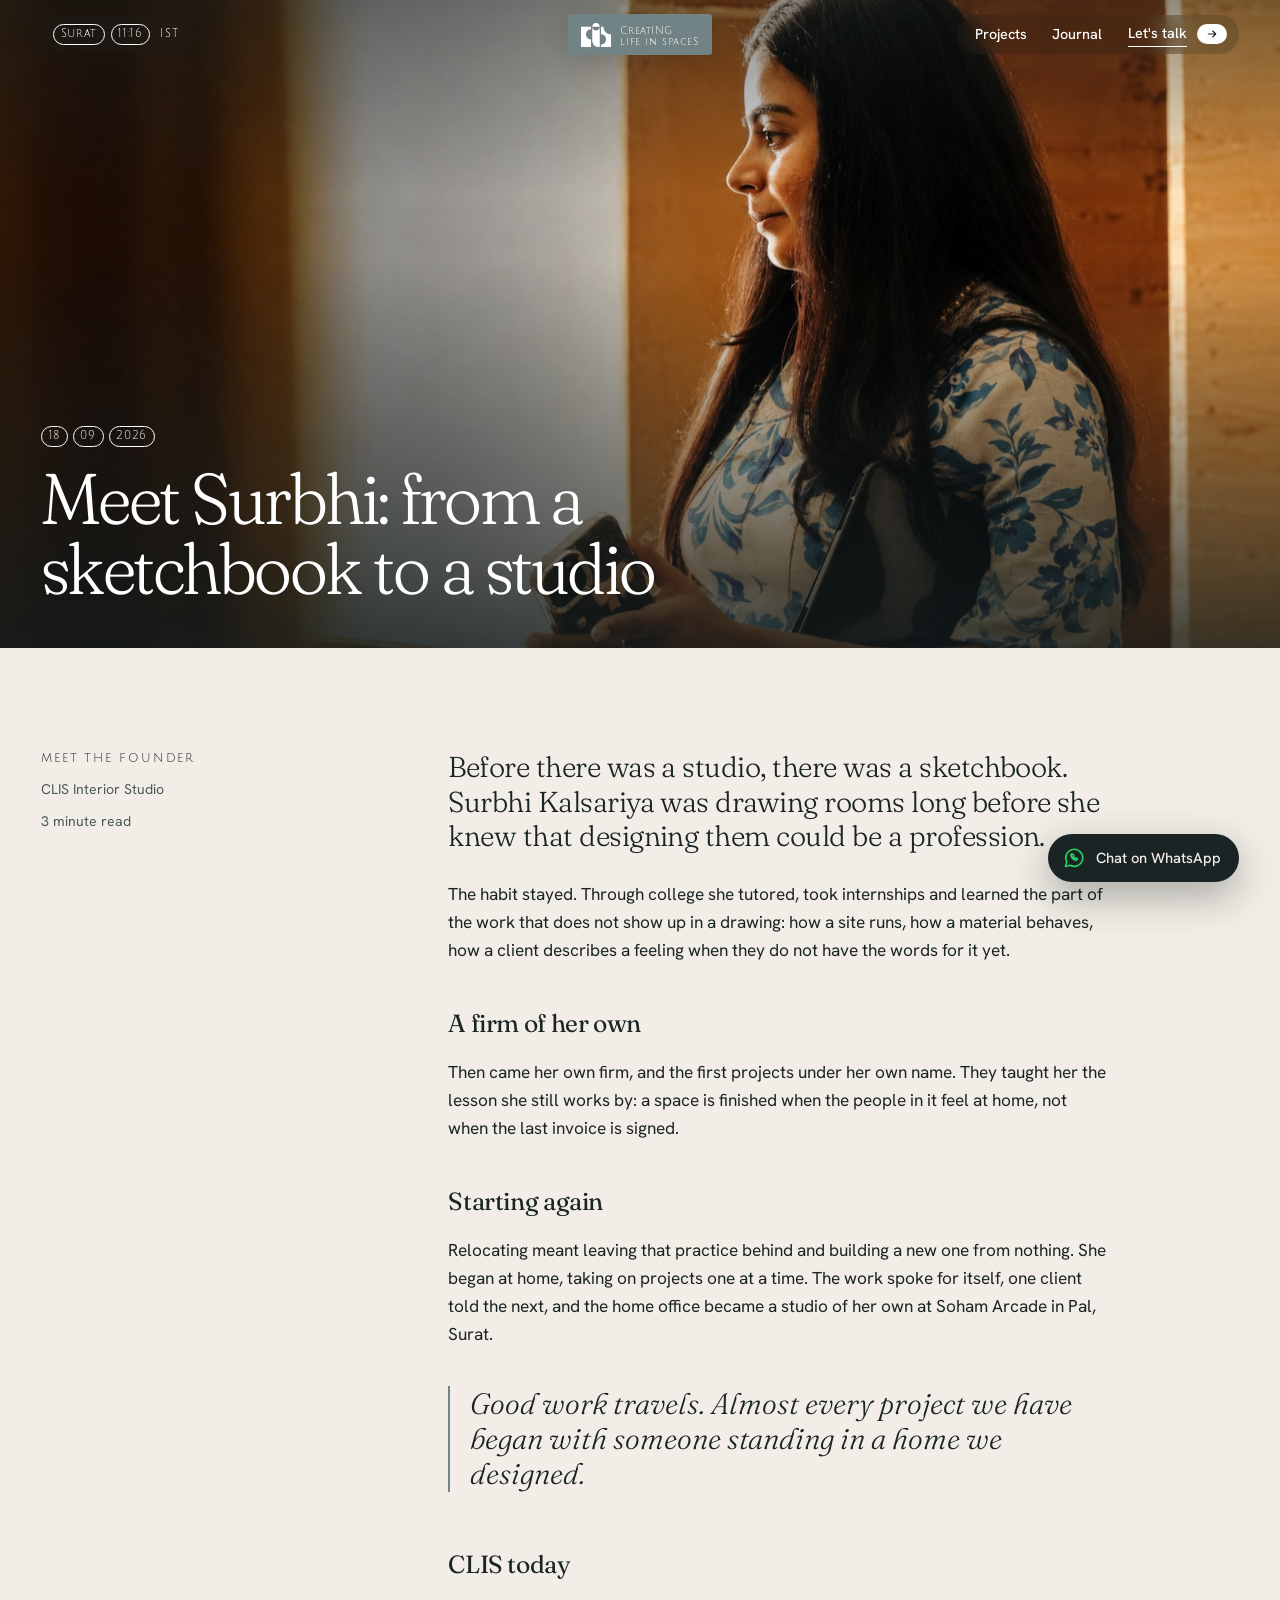
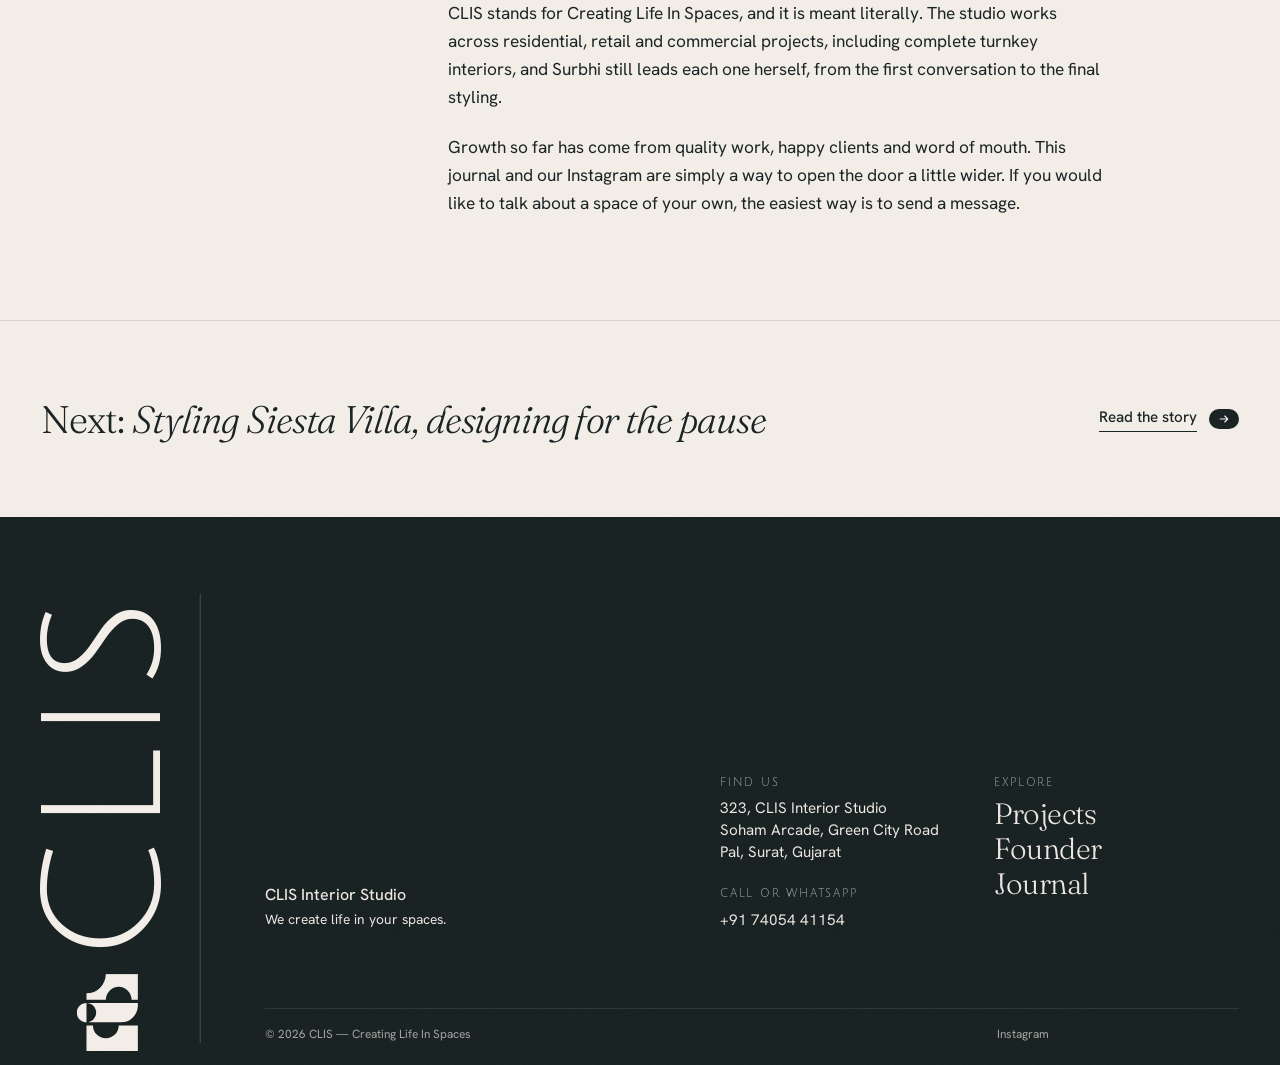
==== journal/meet-surbhi.html @ d1c99779 "Build CLIS landing page Hero project reel, founder section, sticky project panels, services, process" ====
<!doctype html>
<html lang="en">
<head>
  <meta charset="utf-8">
  <meta name="viewport" content="width=device-width, initial-scale=1, viewport-fit=cover">
  <title>Meet Surbhi: from a sketchbook to a studio | CLIS Journal</title>
  <meta name="description" content="The story of Surbhi Kalsariya, founder and interior designer at CLIS, and how the studio came to be.">
  <meta name="theme-color" content="#718385">
  <link rel="canonical" href="https://clis.work/journal/meet-surbhi.html">
  <meta property="og:title" content="Meet Surbhi: from a sketchbook to a studio">
  <meta property="og:image" content="https://clis.work/assets/img/journal-surbhi.jpg">
  <link rel="icon" href="../assets/brand/favicon.svg" type="image/svg+xml">
  <link rel="preconnect" href="https://fonts.googleapis.com">
  <link rel="preconnect" href="https://fonts.gstatic.com" crossorigin>
  <link href="https://fonts.googleapis.com/css2?family=Fraunces:ital,opsz,wght,SOFT@0,9..144,300..500,0..100;1,9..144,300..500,0..100&family=Hanken+Grotesk:wght@300..600&family=Julius+Sans+One&display=swap" rel="stylesheet">
  <link rel="stylesheet" href="../css/style.css">
  <style>.curtain{display:none}</style>
</head>
<body>
  <header class="site-header" data-header>
    <div class="site-header__left"><span class="pill">Surat</span><span class="pill" data-clock>--:--</span><span class="site-header__tz">IST</span></div>
    <a class="logo-chip" href="../" aria-label="CLIS home"><span class="mark"></span><span class="wordmark wordmark--sm">Creat<b>ING</b><br>life in space<b>S</b></span></a>
    <nav class="site-header__right" aria-label="Primary">
      <a class="nav-link" href="../#projects">Projects</a>
      <a class="nav-link" href="../#journal">Journal</a>
      <a class="talk" href="https://wa.me/917405441154?text=Hi%20CLIS%2C%20I%27d%20like%20to%20talk%20about%20my%20space." target="_blank" rel="noopener"><span>Let's talk</span><span class="talk__dot" aria-hidden="true"><svg viewBox="0 0 16 16" fill="none" stroke="currentColor" stroke-width="1.5" stroke-linecap="round" stroke-linejoin="round"><path d="M3 8h10M9 4l4 4-4 4"/></svg></span></a>
    </nav>
  </header>

  <main>
    <section class="article-hero" data-theme="dark">
      <img src="../assets/img/journal-surbhi.jpg" alt="Surbhi on a site visit, standing by an arched doorway">
      <div class="article-hero__inner">
        <div class="post__date"><span class="pill">18</span><span class="pill">09</span><span class="pill">2026</span></div>
        <h1>Meet Surbhi: from a sketchbook to a studio</h1>
      </div>
    </section>

    <article class="article" data-theme="light">
      <aside class="article__aside">
        <span class="eyebrow">Meet the founder</span>
        <span>CLIS Interior Studio</span>
        <span>3 minute read</span>
      </aside>
      <div class="article__body">
        <p class="lede">Before there was a studio, there was a sketchbook. Surbhi Kalsariya was drawing rooms long before she knew that designing them could be a profession.</p>
        <p>The habit stayed. Through college she tutored, took internships and learned the part of the work that does not show up in a drawing: how a site runs, how a material behaves, how a client describes a feeling when they do not have the words for it yet.</p>
        <h2>A firm of her own</h2>
        <p>Then came her own firm, and the first projects under her own name. They taught her the lesson she still works by: a space is finished when the people in it feel at home, not when the last invoice is signed.</p>
        <h2>Starting again</h2>
        <p>Relocating meant leaving that practice behind and building a new one from nothing. She began at home, taking on projects one at a time. The work spoke for itself, one client told the next, and the home office became a studio of her own at Soham Arcade in Pal, Surat.</p>
        <blockquote>Good work travels. Almost every project we have began with someone standing in a home we designed.</blockquote>
        <h2>CLIS today</h2>
        <p>CLIS stands for Creating Life In Spaces, and it is meant literally. The studio works across residential, retail and commercial projects, including complete turnkey interiors, and Surbhi still leads each one herself, from the first conversation to the final styling.</p>
        <p>Growth so far has come from quality work, happy clients and word of mouth. This journal and our Instagram are simply a way to open the door a little wider. If you would like to talk about a space of your own, the easiest way is to send a message.</p>
      </div>
    </article>

    <section class="article__more" data-theme="light">
      <p>Next: <em>Styling Siesta Villa, designing for the pause</em></p>
      <a class="link" href="styling-siesta-villa.html"><span>Read the story</span><span class="link__dot" aria-hidden="true"><svg viewBox="0 0 16 16" fill="none" stroke="currentColor" stroke-width="1.5" stroke-linecap="round" stroke-linejoin="round"><path d="M3 8h10M9 4l4 4-4 4"/></svg></span></a>
    </section>
  </main>

  <footer class="footer" data-theme="dark">
    <div class="footer__brand" aria-hidden="true"><span class="mark mark--lg"></span><span class="footer__word">CLIS</span></div>
    <div class="footer__main">
      <div class="footer__meter"><p><strong>CLIS Interior Studio</strong><span>We create life in your spaces.</span></p></div>
      <div class="footer__cols">
        <div>
          <h4>Find us</h4>
          <address>323, CLIS Interior Studio<br>Soham Arcade, Green City Road<br>Pal, Surat, Gujarat</address>
          <h4>Call or WhatsApp</h4>
          <p><a href="tel:+917405441154">+91 74054 41154</a></p>
        </div>
        <div>
          <h4>Explore</h4>
          <ul class="footer__nav"><li><a href="../#projects">Projects</a></li><li><a href="../#founder">Founder</a></li><li><a href="../#journal">Journal</a></li></ul>
        </div>
      </div>
    </div>
    <div class="footer__base"><span>© 2026 CLIS — Creating Life In Spaces</span><span><a href="https://www.instagram.com/creatinglifeinspaces/" target="_blank" rel="noopener">Instagram</a></span></div>
  </footer>

  <a class="wa-float is-visible" href="https://wa.me/917405441154?text=Hi%20CLIS%2C%20I%27d%20like%20to%20talk%20about%20my%20space." target="_blank" rel="noopener" aria-label="Chat with CLIS on WhatsApp">
    <svg viewBox="0 0 24 24" fill="none" stroke="currentColor" stroke-width="1.6" stroke-linecap="round" stroke-linejoin="round" aria-hidden="true"><path d="M3.5 20.5l1.3-4.6A8.5 8.5 0 1 1 8.2 19.3z"/><path d="M9 8.2c-.4.9-.2 2.300 1.300 3.900s3.100 2.300 4.100 2c.6-.2 1.100-.7 1.200-1.200l-1.700-1-.9.8c-.7-.3-1.500-1.100-1.900-1.800l.8-.9-.9-1.800c-.6-.1-1.600.2-2 1z"/></svg>
    <span>Chat on WhatsApp</span>
  </a>
  <script src="../js/main.js" defer></script>
</body>
</html>
---- css/style.css ----
/* CLIS — Creating Life In Spaces
   Brand: sage #718385, white mark, Julius Sans One wordmark (from the Figma cover). */

:root {
  --sage: #718385;
  --sage-deep: #617476;
  --sage-soft: #a9b6b6;
  --ink: #1b2425;
  --ink-2: #263233;
  --bone: #f2eee7;
  --stone: #e7e1d6;
  --mustard: #d6a646;
  --wa: #25d366;

  --f-display: "Fraunces", "Iowan Old Style", Georgia, serif;
  --f-body: "Hanken Grotesk", "Helvetica Neue", Arial, sans-serif;
  --f-brand: "Julius Sans One", "Hanken Grotesk", sans-serif;
  --f-sign: "Mrs Saint Delafield", cursive;

  --pad: clamp(18px, 3.2vw, 44px);
  --ease: cubic-bezier(.22, .8, .2, 1);
  --ease-io: cubic-bezier(.65, 0, .25, 1);
}

*, *::before, *::after { box-sizing: border-box; }
html { -webkit-text-size-adjust: 100%; scroll-behavior: smooth; }
body {
  margin: 0;
  background: var(--bone);
  color: var(--ink);
  font: 400 1rem/1.55 var(--f-body);
  -webkit-font-smoothing: antialiased;
  text-rendering: optimizeLegibility;
  overflow-x: clip;
}
img, video, svg { display: block; max-width: 100%; }
h1, h2, h3, h4, p, ol, ul, figure, blockquote, address { margin: 0; padding: 0; font: inherit; }
ol, ul { list-style: none; }
a { color: inherit; text-decoration: none; }
em { font-style: italic; }
::selection { background: var(--sage); color: #fff; }
:focus-visible { outline: 2px solid var(--mustard); outline-offset: 3px; }

.wrap { padding-inline: var(--pad); }

/* ---------- Brand pieces ---------- */
.mark {
  display: inline-block;
  width: 34px;
  aspect-ratio: 154.533 / 122.339;
  background: currentColor;
  -webkit-mask: url("../assets/brand/clis-mark.svg") center / contain no-repeat;
  mask: url("../assets/brand/clis-mark.svg") center / contain no-repeat;
  flex: none;
}
.mark--lg { width: clamp(54px, 6vw, 84px); }
.mark--xl { width: clamp(96px, 13vw, 156px); }

.wordmark {
  font-family: var(--f-brand);
  font-size: clamp(1rem, 2vw, 1.5rem);
  line-height: 1.12;
  letter-spacing: .04em;
}
.wordmark b { font-weight: inherit; }
.wordmark--sm { font-size: .62rem; letter-spacing: .06em; }

.eyebrow {
  font-family: var(--f-brand);
  font-size: .74rem;
  letter-spacing: .16em;
  text-transform: uppercase;
}
.pill {
  display: inline-flex;
  align-items: center;
  justify-content: center;
  min-width: 2.1em;
  padding: .14em .62em .1em;
  border: 1px solid currentColor;
  border-radius: 999px;
  font-family: var(--f-brand);
  font-size: .68rem;
  letter-spacing: .06em;
  line-height: 1.5;
  font-variant-numeric: tabular-nums;
}
.tag-row { display: flex; align-items: center; gap: 10px; }

.display {
  font-family: var(--f-display);
  font-weight: 300;
  font-size: clamp(2.7rem, 6.6vw, 6.6rem);
  line-height: .96;
  letter-spacing: -.035em;
  font-variation-settings: "SOFT" 60;
}
.display em { font-variation-settings: "SOFT" 100; letter-spacing: -.04em; }
.display--sm { font-size: clamp(2.3rem, 4.6vw, 4.4rem); }

.link {
  display: inline-flex;
  align-items: center;
  gap: 12px;
  font-weight: 500;
  font-size: .95rem;
}
.link > span:first-child {
  background: linear-gradient(currentColor, currentColor) 0 100% / 100% 1px no-repeat;
  padding-bottom: 3px;
  transition: background-size .5s var(--ease);
}
.link:hover > span:first-child { background-size: 0 1px; background-position: 100% 100%; }
.link__dot, .talk__dot {
  display: grid;
  place-items: center;
  width: 30px; height: 20px;
  border-radius: 999px;
  background: var(--ink);
  color: var(--bone);
  transition: transform .5s var(--ease);
}
.link__dot svg, .talk__dot svg { width: 12px; height: 12px; }
.link:hover .link__dot, .talk:hover .talk__dot { transform: translateX(5px); }
.link--light .link__dot, [data-theme="dark"] .link__dot, [data-theme="sage"] .link__dot { background: var(--bone); color: var(--ink); }

/* ---------- Opening curtain ---------- */
.curtain {
  position: fixed; inset: 0; z-index: 100;
  display: grid; place-items: center;
  background: var(--sage);
  color: #fff;
  animation: curtain-up 1s var(--ease-io) 1.55s forwards;
}
.curtain__lockup {
  display: flex; align-items: flex-end; gap: clamp(16px, 2.6vw, 34px);
  animation: lockup-in .9s var(--ease) .1s both;
}
.curtain .wordmark { padding-bottom: .1em; }
@keyframes lockup-in { from { opacity: 0; transform: translateY(18px); } }
@keyframes curtain-up {
  to { clip-path: inset(0 0 100% 0); visibility: hidden; }
}
.curtain { clip-path: inset(0 0 0 0); }

.curtain::before, .process::before, .footer::before, .statement::before {
  content: ""; position: absolute; inset: 0; pointer-events: none;
  background: url("../assets/brand/grain.png") 0 0 / 220px;
  opacity: .08;
}

/* ---------- Header ---------- */
.site-header {
  position: fixed; inset: 0 0 auto 0; z-index: 50;
  display: grid;
  grid-template-columns: 1fr auto 1fr;
  align-items: center;
  padding: 14px var(--pad);
  color: #fff;
  transition: color .4s ease;
  pointer-events: none;
}
.site-header > * { pointer-events: auto; }
.site-header[data-tone="light"] { color: var(--ink); }
.site-header__left, .site-header__right {
  padding: 7px 12px;
  border-radius: 999px;
  background: rgba(27, 36, 37, .22);
  -webkit-backdrop-filter: blur(14px) saturate(1.2);
  backdrop-filter: blur(14px) saturate(1.2);
  transition: background .4s ease;
}
.site-header[data-tone="light"] .site-header__left,
.site-header[data-tone="light"] .site-header__right { background: rgba(242, 238, 231, .72); }
.site-header__left { display: flex; align-items: center; gap: 6px; justify-self: start; }
.site-header__tz { font-family: var(--f-brand); font-size: .68rem; letter-spacing: .1em; margin-left: 4px; }
.site-header__right { display: flex; align-items: center; justify-self: end; gap: clamp(14px, 2vw, 28px); padding-left: 18px; }
.nav-link { font-size: .9rem; font-weight: 500; position: relative; }
.nav-link::after {
  content: ""; position: absolute; left: 0; right: 0; bottom: -3px; height: 1px;
  background: currentColor; transform: scaleX(0); transform-origin: right;
  transition: transform .45s var(--ease);
}
.nav-link:hover::after { transform: scaleX(1); transform-origin: left; }
.talk { display: inline-flex; align-items: center; gap: 10px; font-size: .9rem; font-weight: 500; }
.talk > span:first-child { border-bottom: 1px solid currentColor; padding-bottom: 2px; }
.talk__dot { background: #fff; color: var(--ink); }
.site-header[data-tone="light"] .talk__dot { background: var(--ink); color: var(--bone); }

.logo-chip {
  display: flex; align-items: flex-end; gap: 9px;
  padding: 9px 13px 8px;
  background: var(--sage);
  color: #fff;
  border-radius: 3px;
  box-shadow: 0 6px 24px rgba(27, 36, 37, .18);
  transition: transform .5s var(--ease);
}
.logo-chip:hover { transform: translateY(-2px); }
.logo-chip .mark { width: 30px; }

/* ---------- Hero ---------- */
.hero {
  position: relative;
  height: 100vh; height: 100svh;
  min-height: 560px;
  overflow: hidden;
  background: var(--ink);
  color: #fff;
  perspective: 1400px;
}
.hero__stage {
  position: absolute; inset: 0;
  transform: scale(1.07) rotateX(var(--rx, 0deg)) rotateY(var(--ry, 0deg));
  transition: transform 1.2s cubic-bezier(.2, .7, .2, 1);
  will-change: transform;
}
.hero__slide { position: absolute; inset: 0; visibility: hidden; z-index: 1; }
.hero__slide.is-active { visibility: visible; z-index: 2; }
.hero__slide.is-entering { visibility: visible; z-index: 3; animation: arch-in 1.7s var(--ease-io) both; }
.hero__slide img, .hero__slide video, .hero__slide picture {
  position: absolute; inset: 0; width: 100%; height: 100%; object-fit: cover;
}
.hero__slide img { animation: none; }
.hero__slide.is-active img, .hero__slide.is-entering img { animation: drift 9s linear both; }
.hero__slide video { opacity: 0; transition: opacity .8s ease; }
.hero__slide video.is-playing { opacity: 1; }
/* each project arrives through an arch, the shape inside the CLIS mark */
@keyframes arch-in {
  0%   { clip-path: inset(100% 39% 0 39% round 50vw 50vw 0 0); }
  42%  { clip-path: inset(16% 31% 0 31% round 50vw 50vw 0 0); }
  100% { clip-path: inset(0 0 0 0 round 0 0 0 0); }
}
@keyframes drift { from { transform: scale(1); } to { transform: scale(1.08); } }

.hero__shade {
  position: absolute; inset: 0; z-index: 4; pointer-events: none;
  background:
    linear-gradient(180deg, rgba(20, 28, 29, .46) 0%, rgba(20, 28, 29, 0) 26%),
    linear-gradient(0deg, rgba(20, 28, 29, .78) 0%, rgba(20, 28, 29, .18) 46%, rgba(20, 28, 29, 0) 66%);
}
.hero__content {
  position: absolute; z-index: 5;
  left: var(--pad); right: var(--pad);
  bottom: clamp(26px, 5.5vh, 60px);
  pointer-events: none;
}
.hero__eyebrow { margin-bottom: clamp(12px, 2vh, 22px); animation: fade-up 1s var(--ease) 2.1s both; }
.hero__title {
  font-family: var(--f-display);
  font-weight: 300;
  font-size: clamp(3.1rem, 10.4vw, 10.4rem);
  line-height: .9;
  letter-spacing: -.045em;
  font-variation-settings: "SOFT" 70;
}
.hero__title em { font-variation-settings: "SOFT" 100; }
.line { display: block; overflow: hidden; padding-bottom: .12em; margin-bottom: -.12em; }
.line > span { display: block; animation: rise 1.25s var(--ease) both; animation-delay: 1.95s; }
.line:nth-child(2) > span { animation-delay: 2.08s; }
@keyframes rise { from { transform: translateY(112%); } }
@keyframes fade-up { from { opacity: 0; transform: translateY(14px); } }

.hero__reel {
  position: absolute; z-index: 5;
  right: var(--pad);
  bottom: clamp(30px, 6.2vh, 66px);
  width: min(300px, 26vw);
  display: grid; gap: 10px;
  animation: fade-up 1s var(--ease) 2.3s both;
}
.hero__count { display: flex; gap: 6px; }
.hero__caption { display: grid; gap: 2px; min-height: 3.1em; }
.hero__caption strong { font: 400 1.35rem/1.15 var(--f-display); letter-spacing: -.01em; }
.hero__caption span { font-size: .84rem; opacity: .82; }
.hero__caption.is-swapping > * { animation: fade-up .7s var(--ease) both; }
.hero__ticks { display: grid; grid-auto-flow: column; grid-auto-columns: 1fr; gap: 5px; }
.hero__ticks i { position: relative; height: 2px; background: rgba(255, 255, 255, .28); overflow: hidden; }
.hero__ticks i::after { content: ""; position: absolute; inset: 0; background: #fff; transform: scaleX(0); transform-origin: left; }
.hero__ticks i.is-done::after { transform: scaleX(1); }
.hero__ticks i.is-on::after { animation: tick var(--tick, 6s) linear forwards; }
@keyframes tick { to { transform: scaleX(1); } }

.hero__scroll {
  position: absolute; z-index: 5; right: var(--pad); top: 50%;
  writing-mode: vertical-rl;
  display: flex; align-items: center; gap: 10px;
  font-family: var(--f-brand); font-size: .66rem; letter-spacing: .2em; text-transform: uppercase;
  animation: fade-up 1s var(--ease) 2.5s both;
}
.hero__scroll i { width: 1px; height: 34px; background: rgba(255, 255, 255, .4); position: relative; overflow: hidden; }
.hero__scroll i::after { content: ""; position: absolute; inset: 0; background: #fff; animation: drip 2.2s var(--ease-io) infinite; }
@keyframes drip { from { transform: translateY(-100%); } to { transform: translateY(100%); } }

/* ---------- Statement ---------- */
.statement {
  position: relative; overflow: hidden;
  background: var(--ink); color: var(--bone);
  padding-block: clamp(96px, 15vw, 220px);
}
.statement__pattern {
  position: absolute; right: -6%; top: -18%; height: 136%; width: auto; max-width: none;
  opacity: .55; pointer-events: none;
}
.statement__grid { position: relative; display: grid; grid-template-columns: repeat(12, 1fr); gap: 24px; }
.statement__grid > .eyebrow { grid-column: 1 / span 3; padding-top: .7em; color: var(--sage-soft); }
.statement__grid > div { grid-column: 5 / span 7; }
.statement__text {
  font: 300 clamp(1.5rem, 3.15vw, 3.05rem)/1.16 var(--f-display);
  letter-spacing: -.02em;
  font-variation-settings: "SOFT" 60;
  margin-bottom: clamp(26px, 4vw, 48px);
}

/* ---------- Section heads ---------- */
.section-head {
  display: grid; grid-template-columns: repeat(12, 1fr); gap: 24px;
  align-items: end;
  margin-bottom: clamp(36px, 6vw, 90px);
}
.section-head > .display { grid-column: 1 / span 7; }
.section-head__aside { grid-column: 9 / span 4; display: grid; gap: 22px; justify-items: start; }
.section-head__aside p { max-width: 38ch; }

/* ---------- Founder ---------- */
.founder { padding-block: clamp(84px, 11vw, 170px) clamp(70px, 9vw, 130px); }
.founder .tag-row { margin-bottom: 22px; }
.founder__body { display: grid; grid-template-columns: repeat(12, 1fr); gap: 24px; align-items: start; }
.founder__portrait { grid-column: 1 / span 5; position: sticky; top: 92px; }
.founder__frame { position: relative; overflow: hidden; aspect-ratio: 4 / 5; background: var(--stone); border-radius: 2px; }
.founder__frame img { width: 100%; height: 100%; object-fit: cover; transform: scale(1.04); transition: transform 1.6s var(--ease); }
.founder__portrait:hover .founder__frame img { transform: scale(1); }
.founder__frame::after {
  content: ""; position: absolute; inset: 0;
  background: linear-gradient(0deg, rgba(20, 28, 29, .72), rgba(20, 28, 29, 0) 42%);
}
.founder__portrait figcaption {
  position: absolute; left: clamp(16px, 2vw, 26px); right: clamp(16px, 2vw, 26px); bottom: clamp(14px, 2vw, 24px);
  display: grid; color: #fff;
}
.founder__role { font-size: .86rem; opacity: .85; }
.founder__name { font-size: 1.12rem; font-weight: 500; }
.founder__sign {
  font: 400 clamp(3rem, 5vw, 4.6rem)/.8 var(--f-sign);
  margin-top: 10px; transform: rotate(-4deg); transform-origin: left;
}
.founder__story { grid-column: 7 / span 6; display: grid; gap: 22px; padding-top: 6px; }
.founder__story > p:not(.lede) { max-width: 54ch; color: #3d4a4b; }
.lede {
  font: 300 clamp(1.4rem, 2.25vw, 2.1rem)/1.2 var(--f-display);
  letter-spacing: -.018em;
  font-variation-settings: "SOFT" 60;
}
.timeline { margin-top: clamp(18px, 3vw, 40px); border-bottom: 1px solid rgba(27, 36, 37, .16); }
.timeline li {
  display: grid; grid-template-columns: 3.4rem 1fr; gap: 12px;
  padding: 18px 0;
  border-top: 1px solid rgba(27, 36, 37, .16);
}
.timeline__n { font: italic 300 1.25rem/1.2 var(--f-display); color: var(--sage-deep); }
.timeline h3 { font-family: var(--f-brand); font-size: .82rem; letter-spacing: .14em; text-transform: uppercase; margin-bottom: 4px; }
.timeline p { color: #4b5859; max-width: 48ch; }

/* ---------- Band ---------- */
.band { padding-block: clamp(70px, 10vw, 150px); text-align: center; border-top: 1px solid rgba(27, 36, 37, .12); }
.band__kicker { font-weight: 500; font-size: clamp(1.05rem, 2.5vw, 2.2rem); letter-spacing: -.01em; margin-bottom: .35em; }
.band__line {
  font: 300 clamp(1.6rem, 3.9vw, 3.7rem)/1.08 var(--f-display);
  letter-spacing: -.028em; font-variation-settings: "SOFT" 70;
  max-width: 22ch; margin-inline: auto;
}

/* ---------- Projects: sticky stack ---------- */
.projects { position: relative; background: var(--ink); }
.project {
  position: sticky; top: 0;
  height: 100vh; height: 100svh; min-height: 540px;
  overflow: hidden;
  color: #fff;
  background: var(--ink);
}
.project + .project { box-shadow: 0 -34px 70px rgba(10, 14, 15, .45); }
.project__media {
  position: absolute; inset: 0;
  transform: scale(calc(1.03 + var(--cover, 0) * .07));
  filter: brightness(calc(1 - var(--cover, 0) * .55));
  will-change: transform, filter;
}
.project__media picture, .project__media img { position: absolute; inset: 0; width: 100%; height: 100%; object-fit: cover; }
.project__media img { transform: translateY(calc((1 - var(--enter, 1)) * -7%)) scale(1.08); }
.project::after {
  content: ""; position: absolute; inset: 0; pointer-events: none;
  background:
    linear-gradient(180deg, rgba(20, 28, 29, .4), rgba(20, 28, 29, 0) 24%),
    linear-gradient(0deg, rgba(20, 28, 29, .84), rgba(20, 28, 29, .24) 44%, rgba(20, 28, 29, 0) 64%);
}
.project__info {
  position: absolute; z-index: 2;
  left: var(--pad); right: var(--pad); bottom: clamp(28px, 6.5vh, 70px);
  display: grid; grid-template-columns: 1fr minmax(260px, 31%);
  gap: clamp(24px, 4vw, 64px);
  align-items: end;
}
.project__count { display: flex; gap: 6px; margin-bottom: 14px; }
.project__title {
  font: 300 clamp(2.7rem, 7.2vw, 7.2rem)/.94 var(--f-display);
  letter-spacing: -.04em; font-variation-settings: "SOFT" 70;
  margin-bottom: 18px;
}
.project__meta { font-size: .9rem; line-height: 1.4; opacity: .88; }
.project__note { position: relative; display: grid; gap: 14px; justify-items: start; }
.project__mark { font: 400 3.2rem/.5 var(--f-display); height: 18px; }
.project__note p { font-size: 1.02rem; line-height: 1.42; }
.project__note footer { font-size: .8rem; line-height: 1.35; font-weight: 500; }
.project__note footer span { font-weight: 400; opacity: .75; }
.project__note .link { font-size: .86rem; margin-top: 4px; }

/* ---------- Services ---------- */
.services { position: relative; background: var(--ink); color: var(--bone); padding-block: clamp(80px, 11vw, 160px); }
.services .tag-row { margin-bottom: 26px; color: var(--sage-soft); }
.services__list { border-bottom: 1px solid rgba(242, 238, 231, .16); }
.service {
  display: grid; grid-template-columns: 5rem minmax(0, 1.25fr) minmax(0, 1fr);
  gap: 24px; align-items: baseline;
  padding: clamp(20px, 2.8vw, 38px) 0;
  border-top: 1px solid rgba(242, 238, 231, .16);
  transition: opacity .45s ease, padding-left .6s var(--ease);
}
.service__n { font-family: var(--f-brand); font-size: .74rem; letter-spacing: .14em; color: var(--sage-soft); }
.service__name {
  font: 300 clamp(2.3rem, 6.4vw, 6rem)/.98 var(--f-display);
  letter-spacing: -.04em; font-variation-settings: "SOFT" 70;
  transition: font-variation-settings .6s var(--ease), color .4s ease;
}
.service__text { max-width: 40ch; color: rgba(242, 238, 231, .78); }
@media (hover: hover) and (pointer: fine) {
  .services__list:hover .service { opacity: .38; }
  .services__list .service:hover { opacity: 1; padding-left: 18px; }
  .service:hover .service__name { font-style: italic; font-variation-settings: "SOFT" 100; color: #fff; }
}
.service-preview {
  position: fixed; left: 0; top: 0; z-index: 30;
  width: 240px; aspect-ratio: 3 / 4;
  border-radius: 999px 999px 0 0; overflow: hidden;
  pointer-events: none; opacity: 0;
  transform: translate3d(var(--x, 0), var(--y, 0), 0) scale(.86);
  transition: opacity .35s ease, transform .5s var(--ease);
}
.service-preview.is-on { opacity: 1; transform: translate3d(var(--x, 0), var(--y, 0), 0) scale(1); }
.service-preview img { width: 100%; height: 100%; object-fit: cover; }

/* ---------- Process ---------- */
.process {
  position: relative; overflow: hidden;
  background: var(--sage-deep);
  color: #fff;
  padding-block: clamp(84px, 11vw, 170px);
}
.process__pattern {
  position: absolute; left: -8%; bottom: -30%; height: 120%; width: auto; max-width: none;
  opacity: .5; transform: scaleX(-1); pointer-events: none;
}
.process .wrap { position: relative; }
.steps { display: grid; grid-template-columns: repeat(4, 1fr); gap: 24px; }
.step { display: grid; gap: 14px; align-content: start; padding-top: 20px; border-top: 1px solid rgba(255, 255, 255, .42); justify-items: start; }
.step h3 { font: 300 clamp(1.5rem, 2.2vw, 2.1rem)/1.05 var(--f-display); letter-spacing: -.02em; margin-top: clamp(16px, 4vw, 64px); }
.step p { color: rgba(255, 255, 255, .9); max-width: 32ch; }

/* ---------- In good company ---------- */
.company { padding-block: clamp(84px, 11vw, 160px); overflow: hidden; }
.company__grid { display: grid; grid-template-columns: repeat(12, 1fr); gap: 24px; align-items: center; }
.company__copy { grid-column: 1 / span 5; display: grid; gap: 22px; }
.company__copy p { max-width: 42ch; color: #3d4a4b; }
.company__wall {
  grid-column: 7 / span 6;
  display: grid; grid-template-columns: repeat(3, 1fr); gap: 14px;
  height: clamp(380px, 46vw, 620px);
  overflow: hidden;
  -webkit-mask: linear-gradient(180deg, transparent, #000 14%, #000 86%, transparent);
  mask: linear-gradient(180deg, transparent, #000 14%, #000 86%, transparent);
}
.logo-col { min-height: 0; }
.logo-track { display: grid; gap: 14px; padding-bottom: 14px; animation: col-up var(--dur, 40s) linear infinite; }
.logo-col--rev .logo-track { animation-direction: reverse; }
.company__wall:hover .logo-track { animation-play-state: paused; }
@keyframes col-up { to { transform: translateY(-50%); } }
.logo-col:not(:has(.logo-track)) { display: grid; gap: 14px; align-content: start; }
.logo-tile {
  aspect-ratio: 4 / 3;
  display: flex; align-items: center; justify-content: center; gap: 12px;
  background: var(--stone);
  color: rgba(27, 36, 37, .42);
  font-family: var(--f-brand); font-size: clamp(.62rem, .95vw, .82rem); letter-spacing: .14em; text-transform: uppercase;
  border-radius: 2px;
}
.glyph { display: block; background: currentColor; flex: none; }
.glyph--arch { width: 20px; height: 26px; border-radius: 10px 10px 0 0; }
.glyph--dot { width: 22px; height: 22px; border-radius: 50%; }
.glyph--half { width: 28px; height: 14px; border-radius: 14px 14px 0 0; }
.glyph--bar { width: 9px; height: 26px; box-shadow: 13px 0 0 currentColor; margin-right: 13px; }

/* ---------- Journal ---------- */
.journal { padding-block: clamp(40px, 6vw, 90px) clamp(84px, 11vw, 160px); }
.journal__head { display: flex; align-items: flex-end; justify-content: space-between; gap: 20px; margin-bottom: clamp(26px, 4vw, 54px); }
.journal__grid { display: grid; grid-template-columns: 2fr 1fr 1fr; gap: 16px; align-items: start; }
.post { display: grid; background: var(--stone); border-radius: 2px; overflow: hidden; }
.post__img { overflow: hidden; aspect-ratio: 4 / 3; }
.post--lead .post__img { aspect-ratio: 16 / 9.6; }
.post__img img { width: 100%; height: 100%; object-fit: cover; transition: transform 1.4s var(--ease); }
.post:hover .post__img img { transform: scale(1.05); }
.post__body { padding: 16px 16px 22px; display: grid; gap: 12px; }
.post__date { display: flex; gap: 5px; }
.post h3 { font-weight: 500; font-size: 1.02rem; line-height: 1.3; max-width: 30ch; }
.post--lead h3 { font-size: 1.2rem; }

/* ---------- CTA ---------- */
.cta { position: relative; min-height: min(92vh, 860px); display: grid; align-items: center; justify-items: end; overflow: hidden; padding: 120px var(--pad); }
.cta__media, .cta__media picture, .cta__media img { position: absolute; inset: 0; width: 100%; height: 100%; object-fit: cover; }
.cta__card {
  position: relative; width: min(600px, 100%);
  background: var(--bone); color: var(--ink);
  padding: clamp(26px, 3.6vw, 52px);
  border-radius: 2px;
  display: grid; gap: clamp(22px, 3vw, 36px);
}
.cta__text { font: 300 clamp(1.8rem, 3.5vw, 3.2rem)/1.08 var(--f-display); letter-spacing: -.03em; font-variation-settings: "SOFT" 70; }
.cta__text a { font-style: italic; text-decoration: underline; text-decoration-thickness: 1px; text-underline-offset: .14em; }
.cta__text a:hover { color: var(--sage-deep); }
.cta__actions { display: flex; flex-wrap: wrap; gap: 10px; }
.btn {
  display: inline-flex; align-items: center; gap: 10px;
  padding: 13px 20px; border-radius: 999px;
  font-weight: 500; font-size: .95rem;
  transition: transform .4s var(--ease), background .3s ease, color .3s ease;
}
.btn svg { width: 20px; height: 20px; }
.btn:hover { transform: translateY(-2px); }
.btn--wa { background: var(--ink); color: var(--bone); }
.btn--wa svg { color: var(--wa); }
.btn--ghost { border: 1px solid rgba(27, 36, 37, .3); }
.btn--ghost:hover { background: var(--ink); color: var(--bone); }

/* ---------- Footer ---------- */
.footer {
  position: relative;
  background: var(--ink);
  color: var(--bone);
  display: grid; grid-template-columns: auto 1fr; grid-template-rows: 1fr auto;
  column-gap: clamp(24px, 5vw, 90px);
  padding: clamp(44px, 6vw, 84px) var(--pad) 22px;
}
.footer__brand {
  grid-row: 1 / span 2;
  writing-mode: vertical-rl; transform: rotate(180deg);
  display: flex; align-items: center; gap: 20px;
  border-left: 1px solid rgba(242, 238, 231, .22);
  padding-left: clamp(14px, 2vw, 26px);
}
.footer__brand .mark { transform: rotate(90deg); }
.footer__word { font: 400 clamp(5rem, 13vw, 12.5rem)/.8 var(--f-brand); letter-spacing: .02em; }
.footer__main { display: grid; grid-template-columns: 1fr 1.25fr; gap: 40px; align-items: end; padding-bottom: clamp(40px, 6vw, 90px); }
.footer__meter { display: flex; align-items: center; gap: 14px; align-self: end; }
.footer__thumb { width: 84px; aspect-ratio: 4 / 3; overflow: hidden; border-radius: 2px; flex: none; }
.footer__thumb img { width: 100%; height: 100%; object-fit: cover; }
.footer__meter p { display: grid; gap: 2px; font-size: .86rem; }
.footer__meter strong { font-weight: 500; font-size: 1rem; }
.footer__meter span[data-scroll-note] { opacity: .7; }
.footer__cols { display: grid; grid-template-columns: 1fr 1fr; gap: 30px; align-items: start; }
.footer h4 { font-family: var(--f-brand); font-size: .7rem; letter-spacing: .16em; text-transform: uppercase; color: var(--sage-soft); margin: 22px 0 6px; }
.footer h4:first-child { margin-top: 0; }
.footer address, .footer__cols p { font-style: normal; font-size: .95rem; line-height: 1.45; }
.footer__cols a:hover { text-decoration: underline; text-underline-offset: 3px; }
.footer__nav a { font: 300 clamp(1.5rem, 2.3vw, 2.1rem)/1.16 var(--f-display); letter-spacing: -.02em; }
.footer__nav a:hover { font-style: italic; text-decoration: none; }
.footer__base {
  grid-column: 2; display: flex; flex-wrap: wrap; justify-content: space-between; gap: 6px 24px;
  font-size: .74rem; opacity: .64; padding: 16px 190px 0 0; border-top: 1px solid rgba(242, 238, 231, .16);
}

/* ---------- WhatsApp float ---------- */
.wa-float {
  position: fixed; z-index: 60;
  right: var(--pad); bottom: calc(18px + env(safe-area-inset-bottom));
  display: inline-flex; align-items: center; gap: 10px;
  padding: 12px 18px 12px 14px;
  background: var(--ink); color: var(--bone);
  border-radius: 999px;
  font-weight: 500; font-size: .92rem;
  box-shadow: 0 14px 40px rgba(10, 14, 15, .32), 0 0 0 1px rgba(242, 238, 231, .14);
  transform: translateY(140%); opacity: 0;
  transition: transform .7s var(--ease), opacity .4s ease;
}
.wa-float.is-visible { transform: none; opacity: 1; }
.wa-float svg { width: 24px; height: 24px; color: var(--wa); }

/* ---------- Reveal on scroll ---------- */
.js .reveal { opacity: 0; transform: translateY(26px); transition: opacity 1s var(--ease), transform 1s var(--ease); transition-delay: var(--d, 0s); }
.js .reveal.is-in { opacity: 1; transform: none; }

/* ---------- Journal article pages ---------- */
.article-hero { position: relative; height: 72vh; min-height: 420px; overflow: hidden; background: var(--ink); color: #fff; }
.article-hero img { position: absolute; inset: 0; width: 100%; height: 100%; object-fit: cover; }
.article-hero::after { content: ""; position: absolute; inset: 0; background: linear-gradient(180deg, rgba(20, 28, 29, .45), rgba(20, 28, 29, 0) 30%), linear-gradient(0deg, rgba(20, 28, 29, .8), rgba(20, 28, 29, 0) 60%); }
.article-hero__inner { position: absolute; z-index: 2; left: var(--pad); right: var(--pad); bottom: clamp(24px, 5vh, 54px); display: grid; gap: 16px; }
.article-hero h1 { font: 300 clamp(2.2rem, 5.6vw, 5.2rem)/.98 var(--f-display); letter-spacing: -.035em; font-variation-settings: "SOFT" 70; max-width: 18ch; }
.article { display: grid; grid-template-columns: repeat(12, 1fr); gap: 24px; padding: clamp(50px, 8vw, 110px) var(--pad); }
.article__aside { grid-column: 1 / span 3; display: grid; gap: 10px; align-content: start; font-size: .88rem; color: #4b5859; position: sticky; top: 92px; }
.article__aside .eyebrow { color: var(--ink); }
.article__body { grid-column: 5 / span 7; max-width: 66ch; display: grid; gap: 1.25em; font-size: 1.08rem; line-height: 1.62; }
.article__body .lede { margin-bottom: .2em; }
.article__body h2 { font: 400 1.55rem/1.15 var(--f-display); letter-spacing: -.015em; margin-top: .9em; }
.article__body blockquote { font: italic 300 clamp(1.4rem, 2.3vw, 2rem)/1.2 var(--f-display); border-left: 2px solid var(--sage); padding-left: 20px; margin-block: .5em; }
.article__more { border-top: 1px solid rgba(27, 36, 37, .14); padding: clamp(40px, 6vw, 80px) var(--pad); display: flex; flex-wrap: wrap; gap: 20px; justify-content: space-between; align-items: center; }
.article__more p { font: 300 clamp(1.5rem, 3vw, 2.6rem)/1.1 var(--f-display); letter-spacing: -.025em; }

/* ---------- Responsive ---------- */
@media (max-width: 1000px) {
  .nav-link { display: none; }
  .steps { grid-template-columns: repeat(2, 1fr); row-gap: 44px; }
  .journal__grid { grid-template-columns: 1fr 1fr; }
  .post--lead { grid-column: 1 / -1; }
  .footer__main { grid-template-columns: 1fr; }
  .footer__meter { order: 2; }
}

@media (max-width: 760px) {
  .site-header { padding-block: 12px; }
  .site-header__left .pill:first-child { display: none; }
  .logo-chip { padding: 8px 10px 7px; }
  .logo-chip .wordmark { display: none; }
  .talk { font-size: .86rem; }

  .hero__content { bottom: 138px; }
  .hero__title { font-size: clamp(3rem, 15.4vw, 5.4rem); }
  .hero__reel { left: var(--pad); right: var(--pad); width: auto; bottom: 30px; }
  .hero__caption { min-height: 0; }
  .hero__scroll { display: none; }
  .hero__stage { transform: scale(1.02); }

  .statement__grid, .section-head, .founder__body, .company__grid, .article { display: grid; grid-template-columns: 1fr; }
  .statement__grid > *, .section-head > *, .founder__body > *, .company__grid > *, .article > * { grid-column: 1 / -1 !important; }
  .statement__pattern { opacity: .3; right: -60%; }
  .section-head { gap: 22px; }
  .founder__portrait, .article__aside { position: relative; top: auto; }
  .founder__story { margin-top: 18px; }

  .project__info { grid-template-columns: 1fr; gap: 18px; bottom: 96px; }
  .project__mark, .project__note footer { display: none; }
  .project__note p { font-size: .96rem; max-width: 36ch; }
  .project__title { margin-bottom: 10px; }

  .service { grid-template-columns: 2.4rem 1fr; row-gap: 8px; }
  .service__text { grid-column: 2; }

  .steps { grid-template-columns: 1fr; row-gap: 34px; }
  .step h3 { margin-top: 6px; }
  .process__pattern { opacity: .28; }

  .company__wall { grid-template-columns: repeat(2, 1fr); height: 360px; margin-top: 12px; }
  .company__wall .logo-col:nth-child(3) { display: none; }

  .journal__head { flex-direction: column; align-items: flex-start; }
  .journal__grid { grid-template-columns: 1fr; }

  .cta { justify-items: stretch; align-items: end; padding: 200px var(--pad) 96px; }

  .footer { grid-template-columns: 1fr; padding-bottom: 96px; }
  .footer__brand { grid-row: auto; writing-mode: horizontal-tb; transform: none; border-left: 0; padding-left: 0; margin-bottom: 36px; align-items: flex-end; }
  .footer__brand .mark { transform: none; }
  .footer__word { font-size: 24vw; }
  .footer__base { grid-column: 1; padding-right: 0; }
  .footer__cols { grid-template-columns: 1fr; }

  .wa-float { left: 16px; right: 16px; justify-content: center; padding: 14px 18px; bottom: calc(14px + env(safe-area-inset-bottom)); }
  .article-hero { height: 62vh; }
}

@media (prefers-reduced-motion: reduce) {
  html { scroll-behavior: auto; }
  *, *::before, *::after { animation-duration: .01ms !important; animation-delay: 0s !important; transition-duration: .01ms !important; }
  .logo-track { animation: none; }
  .hero__stage { transform: none; }
  .js .reveal { opacity: 1; transform: none; }
}
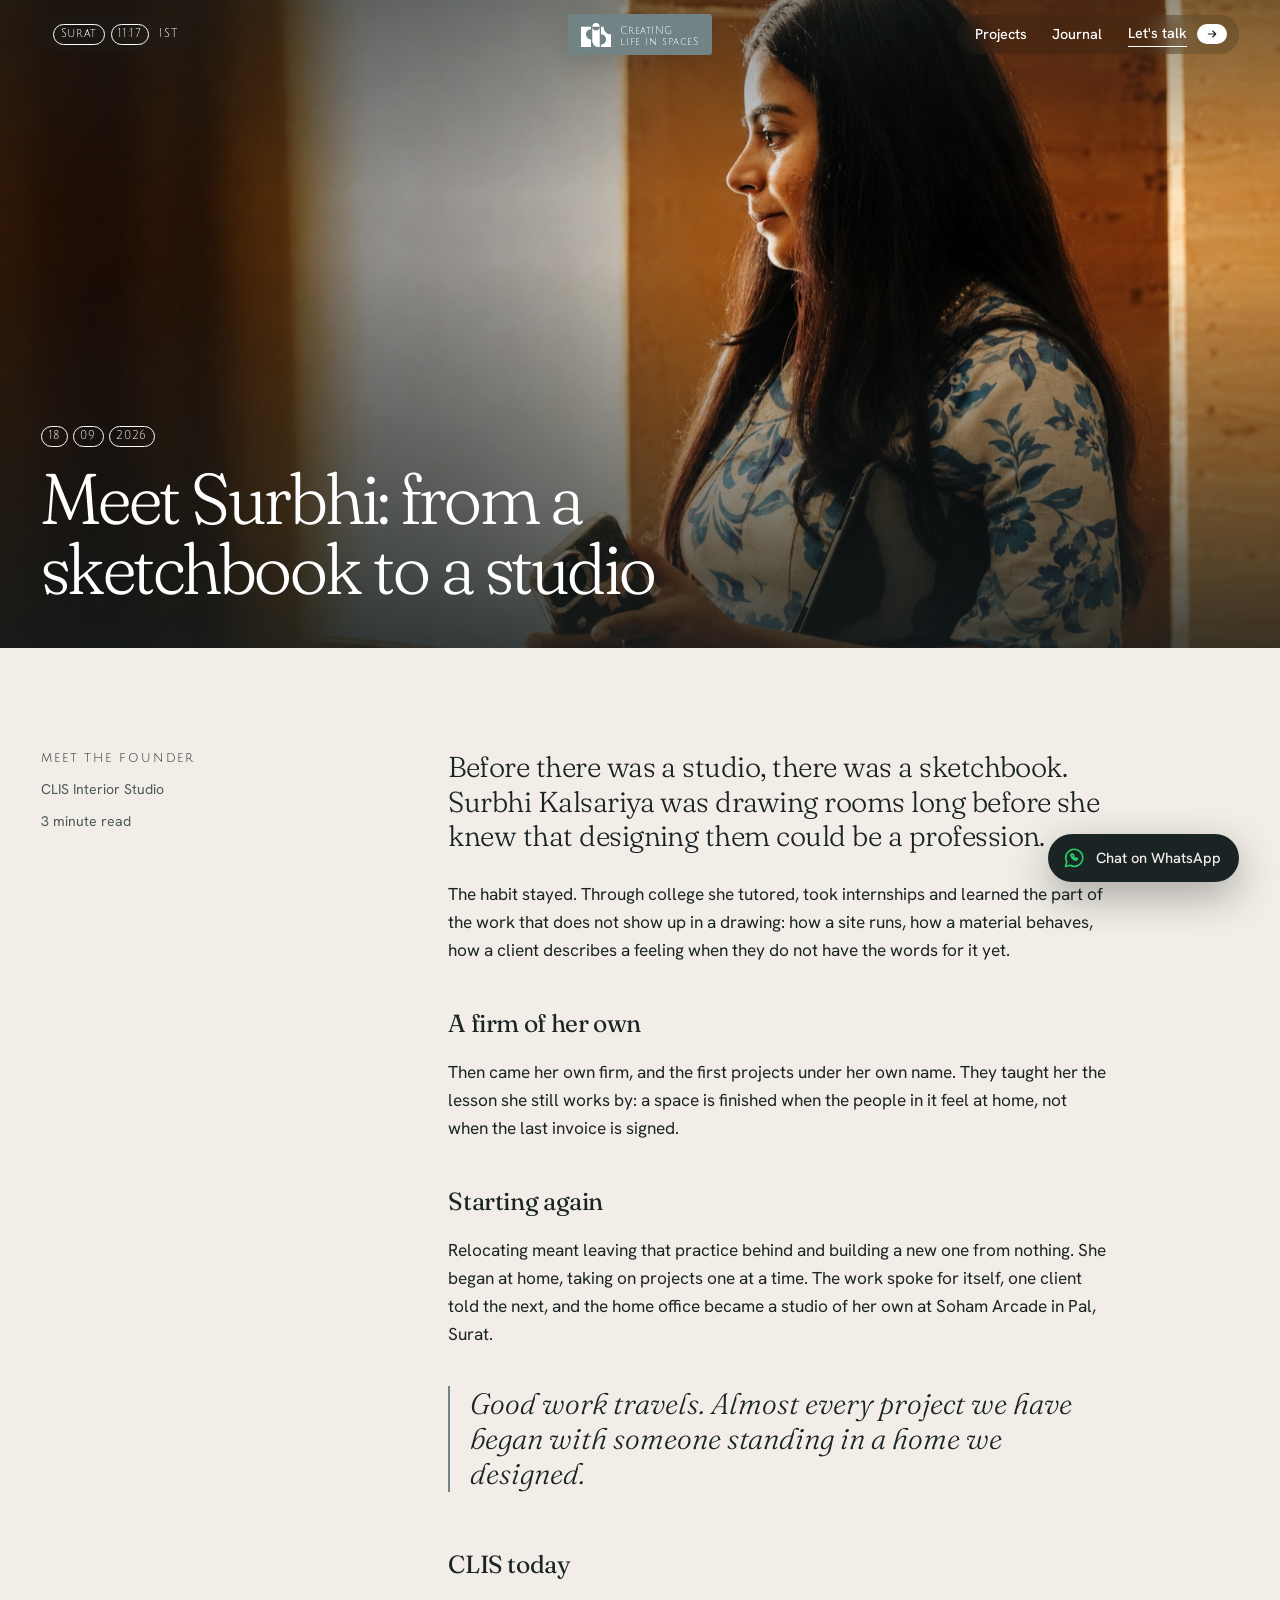
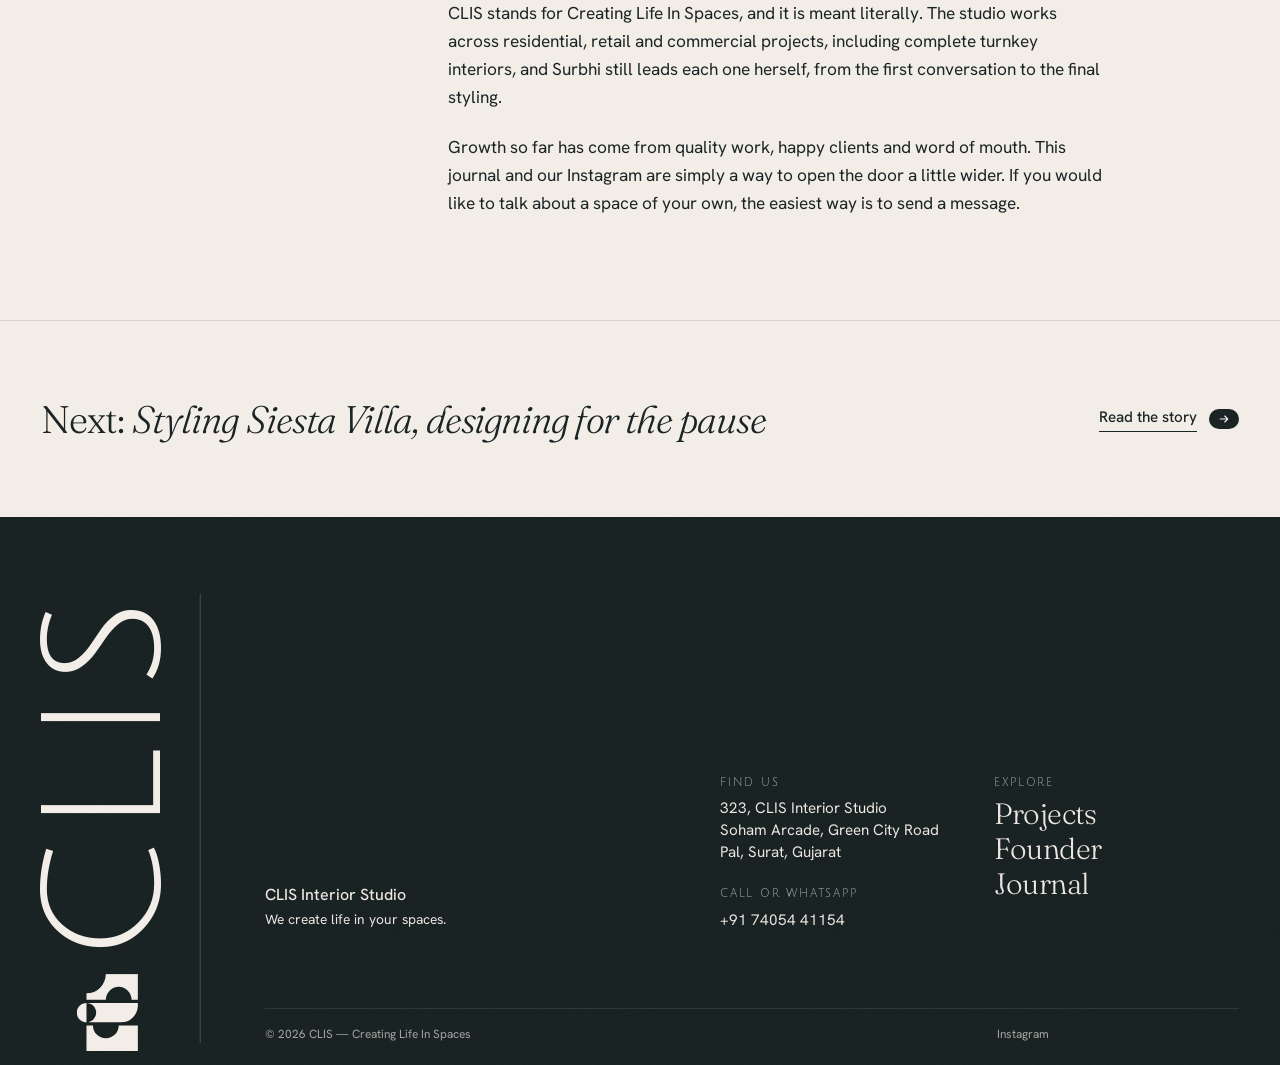
==== commit 5bd66c10: "Add share image, favicon set and SEO metadata - 1200x630 Open Graph image for link previews (WhatsAp" ====
--- a/journal/meet-surbhi.html
+++ b/journal/meet-surbhi.html
@@ -1,5 +1,5 @@
 <!doctype html>
-<html lang="en">
+<html lang="en-IN">
 <head>
   <meta charset="utf-8">
   <meta name="viewport" content="width=device-width, initial-scale=1, viewport-fit=cover">
@@ -7,9 +7,52 @@
   <meta name="description" content="The story of Surbhi Kalsariya, founder and interior designer at CLIS, and how the studio came to be.">
   <meta name="theme-color" content="#718385">
   <link rel="canonical" href="https://clis.work/journal/meet-surbhi.html">
+  <meta name="robots" content="index, follow, max-image-preview:large">
+  <meta property="og:type" content="article">
+  <meta property="og:site_name" content="CLIS — Creating Life In Spaces">
+  <meta property="og:locale" content="en_IN">
+  <meta property="og:url" content="https://clis.work/journal/meet-surbhi.html">
   <meta property="og:title" content="Meet Surbhi: from a sketchbook to a studio">
+  <meta property="og:description" content="The story of Surbhi Kalsariya, founder and interior designer at CLIS, and how the studio came to be.">
   <meta property="og:image" content="https://clis.work/assets/img/journal-surbhi.jpg">
-  <link rel="icon" href="../assets/brand/favicon.svg" type="image/svg+xml">
+  <meta property="og:image:width" content="1600">
+  <meta property="og:image:height" content="1062">
+  <meta property="article:published_time" content="2026-09-18">
+  <meta name="twitter:card" content="summary_large_image">
+  <meta name="twitter:title" content="Meet Surbhi: from a sketchbook to a studio">
+  <meta name="twitter:description" content="The story of Surbhi Kalsariya, founder and interior designer at CLIS, and how the studio came to be.">
+  <meta name="twitter:image" content="https://clis.work/assets/img/journal-surbhi.jpg">
+  <link rel="icon" href="/favicon.ico" sizes="any">
+  <link rel="icon" href="/assets/brand/favicon.svg" type="image/svg+xml">
+  <link rel="apple-touch-icon" href="/assets/icons/apple-touch-icon.png">
+  <link rel="manifest" href="/site.webmanifest">
+  <script type="application/ld+json">
+  {
+    "@context": "https://schema.org",
+    "@graph": [
+      {
+        "@type": "Article",
+        "headline": "Meet Surbhi: from a sketchbook to a studio",
+        "description": "The story of Surbhi Kalsariya, founder and interior designer at CLIS, and how the studio came to be.",
+        "image": "https://clis.work/assets/img/journal-surbhi.jpg",
+        "datePublished": "2026-09-18",
+        "dateModified": "2026-09-18",
+        "inLanguage": "en-IN",
+        "mainEntityOfPage": "https://clis.work/journal/meet-surbhi.html",
+        "author": { "@type": "Organization", "name": "CLIS Interior Studio", "url": "https://clis.work/" },
+        "publisher": { "@type": "Organization", "name": "CLIS — Creating Life In Spaces", "logo": { "@type": "ImageObject", "url": "https://clis.work/assets/icons/icon-512.png" } }
+      },
+      {
+        "@type": "BreadcrumbList",
+        "itemListElement": [
+          { "@type": "ListItem", "position": 1, "name": "CLIS", "item": "https://clis.work/" },
+          { "@type": "ListItem", "position": 2, "name": "Journal", "item": "https://clis.work/#journal" },
+          { "@type": "ListItem", "position": 3, "name": "Meet Surbhi: from a sketchbook to a studio", "item": "https://clis.work/journal/meet-surbhi.html" }
+        ]
+      }
+    ]
+  }
+  </script>
   <link rel="preconnect" href="https://fonts.googleapis.com">
   <link rel="preconnect" href="https://fonts.gstatic.com" crossorigin>
   <link href="https://fonts.googleapis.com/css2?family=Fraunces:ital,opsz,wght,SOFT@0,9..144,300..500,0..100;1,9..144,300..500,0..100&family=Hanken+Grotesk:wght@300..600&family=Julius+Sans+One&display=swap" rel="stylesheet">
--- a/css/style.css
+++ b/css/style.css
@@ -42,6 +42,7 @@
 :focus-visible { outline: 2px solid var(--mustard); outline-offset: 3px; }
 
 .wrap { padding-inline: var(--pad); }
+.sr-only { position: absolute; width: 1px; height: 1px; margin: -1px; padding: 0; overflow: hidden; clip-path: inset(50%); white-space: nowrap; border: 0; }
 
 /* ---------- Brand pieces ---------- */
 .mark {
